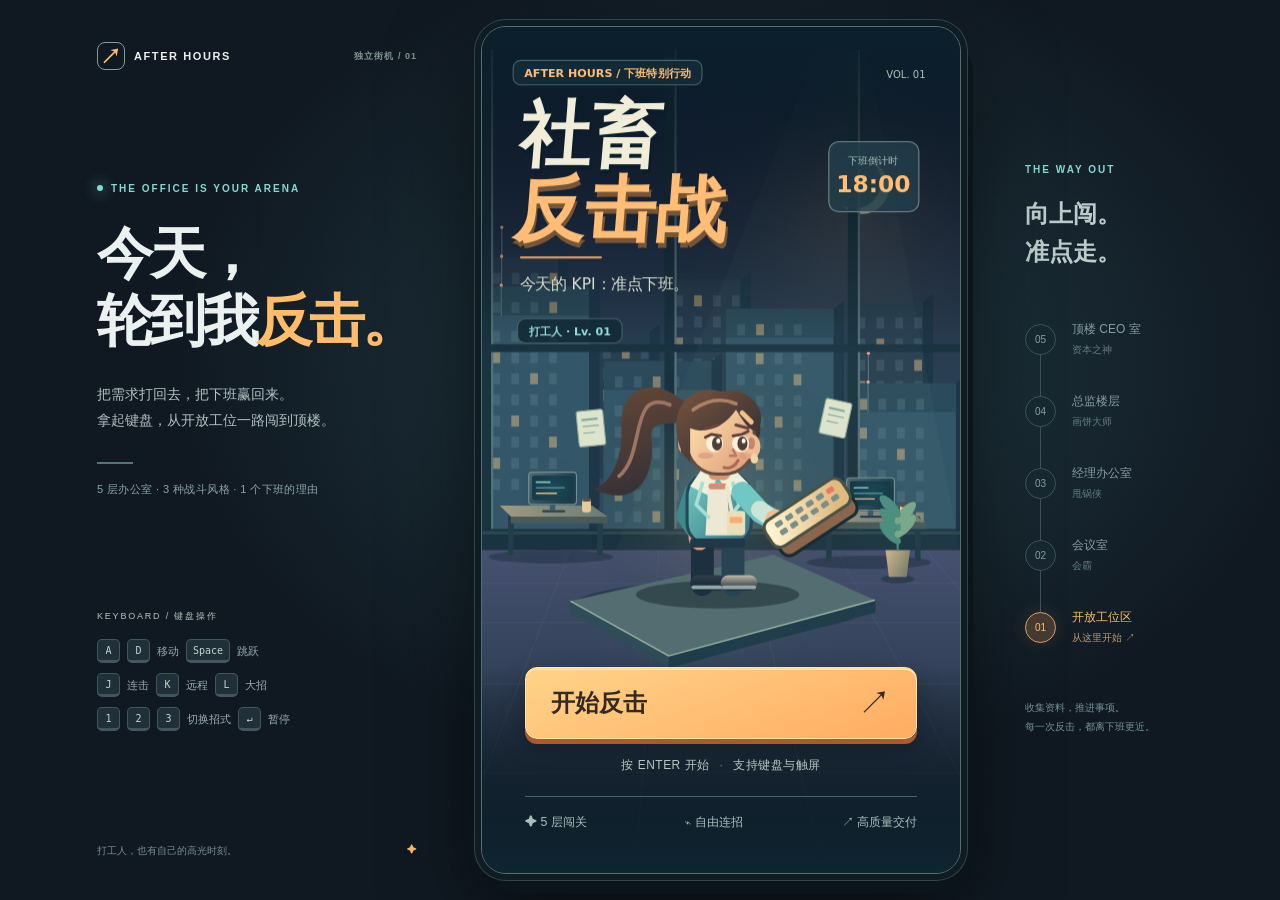
==== index.html @ 07475420 "Revamp game UI, add heroine and smooth collision-aware combat" ====
<!doctype html>
<html lang="zh-CN">
<head>
<meta charset="utf-8">
<meta name="viewport" content="width=device-width, initial-scale=1, viewport-fit=cover">
<meta name="theme-color" content="#101922">
<meta name="description" content="从工位一路打到顶楼。一场属于打工人的办公室反击战。">
<title>社畜反击战 · 今天，准点下班</title>
<link rel="stylesheet" href="style.css?v=21a6280290c3">
</head>
<body>
<main class="shell">
  <aside class="intro" aria-label="游戏介绍">
    <div class="brand"><span class="brand-icon">↗</span> AFTER HOURS <span>独立街机 / 01</span></div>
    <div class="intro-copy"><p class="eyebrow"><span></span> THE OFFICE IS YOUR ARENA</p><h1>今天，<br>轮到我<span>反击。</span></h1><p class="intro-desc">把需求打回去，把下班赢回来。<br>拿起键盘，从开放工位一路闯到顶楼。</p><div class="intro-rule"></div><p class="intro-note">5 层办公室 · 3 种战斗风格 · 1 个下班的理由</p></div>
    <div class="keyboard-guide"><span class="guide-label">KEYBOARD / 键盘操作</span><p><kbd>A</kbd><kbd>D</kbd> 移动 <kbd>Space</kbd> 跳跃</p><p><kbd>J</kbd> 连击 <kbd>K</kbd> 远程 <kbd>L</kbd> 大招</p><p><kbd>1</kbd><kbd>2</kbd><kbd>3</kbd> 切换招式 <kbd>↵</kbd> 暂停</p></div>
    <footer>打工人，也有自己的高光时刻。 <span>✦</span></footer>
  </aside>
  <section class="cabinet" data-state="title" aria-label="社畜反击战游戏机">
    <div class="screen-wrap"><canvas id="game" width="430" height="760" aria-label="社畜反击战游戏画面">使用键盘或下方触屏按钮操作游戏。</canvas></div>
    <div class="title-menu"><button class="start-adventure" type="button" data-press="enter"><span>开始反击</span><span aria-hidden="true">↗</span></button><p>按 ENTER 开始 <span>·</span> 支持键盘与触屏</p><div class="title-tags"><span>✦ 5 层闯关</span><span>⌁ 自由连招</span><span>↗ 高质量交付</span></div></div>
    <div class="touch-controls" aria-label="触屏操作区">
      <div class="control-top"><span class="control-status">自由移动 · 长按普攻连击</span><button class="touch-btn perk-btn" type="button" data-press="v" data-charge="3次" aria-label="领取特权补给">✦ 补给 <small>V</small></button></div>
      <div class="move-pad" aria-label="移动操作">
        <button class="touch-btn move jump" type="button" data-press="space" aria-label="跳跃"><b>↑</b><small>跳跃</small></button>
        <button class="touch-btn move left" type="button" data-press="left" aria-label="向左移动"><b>←</b></button>
        <button class="touch-btn move duck" type="button" data-press="s" aria-label="下蹲"><b>↓</b><small>下蹲</small></button>
        <button class="touch-btn move right" type="button" data-press="right" aria-label="向右移动"><b>→</b></button>
      </div>
      <div class="action-pad" aria-label="出招操作">
        <button class="touch-btn combo" type="button" data-press="1 j" aria-label="键盘连击"><b>普攻</b><small>J · 连击</small></button>
        <button class="touch-btn skill" type="button" data-press="2 j" aria-label="需求反弹"><b>反弹</b><small>2 + J</small></button>
        <button class="touch-btn skill" type="button" data-press="3 j" aria-label="上线单突刺"><b>突刺</b><small>3 + J</small></button>
        <button class="touch-btn skill ranged" type="button" data-press="k" aria-label="扔订书机"><b>远程</b><small>K</small></button>
        <button class="touch-btn ultimate" type="button" data-press="l" data-charge="0%" aria-label="释放大招"><b>大招</b><small>L</small><i class="charge-fill" aria-hidden="true"></i></button>
        <button class="touch-btn system" type="button" data-press="enter" aria-label="开始暂停或重开"><b>暂停</b><small>ENTER</small></button>
      </div>
    </div>
  </section>
  <aside class="floor-guide" aria-label="闯关路线"><p class="eyebrow">THE WAY OUT</p><h2>向上闯。<br>准点走。</h2><ol reversed><li><span>05</span><div>顶楼 CEO 室<small>资本之神</small></div></li><li><span>04</span><div>总监楼层<small>画饼大师</small></div></li><li><span>03</span><div>经理办公室<small>甩锅侠</small></div></li><li><span>02</span><div>会议室<small>会霸</small></div></li><li class="active"><span>01</span><div>开放工位区<small>从这里开始 ↗</small></div></li></ol><p class="route-note">收集资料，推进事项。<br>每一次反击，都离下班更近。</p></aside>
</main>
<script src="js/data.js?v=030b18d8a5bb"></script>
<script src="js/input.js?v=7d2fb072da55"></script>
<script src="js/renderer.js?v=bcf90db51e25"></script>
<script src="js/entities.js?v=97ae68d114ae"></script>
<script src="js/game.js?v=bfdbe77efe31"></script>
<script src="js/main.js?v=e9c03334b233"></script>
</body></html>
---- style.css ----
:root {
  color-scheme:dark;
  --bg:#101922;
  --panel:#1c2c39;
  --ink:#ebf1ee;
  --muted:#9caeaf;
  --orange:#ffbc69;
  --cyan:#82dbd2;
  --edge:#324752;
  font-family:-apple-system,BlinkMacSystemFont,"PingFang SC","Microsoft YaHei",sans-serif
}

* {
  box-sizing:border-box
}

body {
  margin:0;
  background:radial-gradient(ellipse at 58% 40%,#223b43 0,transparent 54%),var(--bg);
  color:var(--ink);
  overflow:hidden
}

body:before {
  content:"";
  position:fixed;
  inset:0;
  pointer-events:none;
  opacity:.16;
  background-image:linear-gradient(#66858c22 1px,transparent 1px),linear-gradient(90deg,#66858c22 1px,transparent 1px);
  background-size:64px 64px;
  mask-image:linear-gradient(transparent,#000)
}

button {
  font:inherit
}

button:focus-visible {
  outline:3px solid #fff;
  outline-offset:4px
}

button {
  cursor:pointer;
  -webkit-tap-highlight-color:transparent;
  touch-action:none
}

button:disabled {
  cursor:default
}

.shell {
  height:100dvh;
  display:flex;
  align-items:center;
  justify-content:center;
  gap:clamp(28px,5vw,90px);
  padding:20px 40px
}

.intro {
  width:320px;
  align-self:stretch;
  display:flex;
  flex-direction:column;
  justify-content:space-between;
  padding:22px 0;
  flex-shrink:0
}

.brand {
  display:flex;
  align-items:center;
  gap:9px;
  font-size:11px;
  font-weight:750;
  letter-spacing:1.6px;
  white-space:nowrap
}

.brand-icon {
  display:grid;
  place-items:center;
  width:28px;
  height:28px;
  border:1px solid #839c99;
  border-radius:8px;
  font-size:21px;
  color:var(--orange)
}

.brand>span:last-child {
  font-size:9px;
  letter-spacing:1px;
  color:#829594;
  margin-left:auto
}

.eyebrow {
  font-size:10px;
  letter-spacing:2px;
  font-weight:600;
  color:var(--cyan);
  display:flex;
  align-items:center;
  gap:8px
}

.eyebrow>span {
  height:6px;
  width:6px;
  background:var(--cyan);
  border-radius:50%;
  box-shadow:0 0 14px #82dbd2
}

.intro h1 {
  font-size:clamp(40px,4.4vw,66px);
  letter-spacing:-3px;
  line-height:1.2;
  margin:26px 0;
  font-weight:900
}

.intro h1 span {
  color:var(--orange)
}

.intro-desc {
  font-size:14px;
  line-height:1.9;
  color:#b1c1c1
}

.intro-rule {
  width:36px;
  height:2px;
  background:#547477;
  margin:28px 0 18px
}

.intro-note {
  font-size:11px;
  color:#8da4a7;
  letter-spacing:.4px
}

.keyboard-guide {
  font-size:11px;
  color:#99acad
}

.guide-label {
  font-size:9px;
  letter-spacing:1.8px;
  display:block;
  margin-bottom:16px;
  color:#b2c3c1
}

.keyboard-guide p {
  display:flex;
  align-items:center;
  gap:7px;
  margin:10px 0
}

kbd {
  display:inline-grid;
  min-width:23px;
  height:24px;
  padding:0 6px;
  place-items:center;
  background:#1f3039;
  border:1px solid #42565e;
  border-bottom-width:3px;
  border-radius:5px;
  font:10px ui-monospace,monospace;
  color:#c6d4d1
}

.intro footer {
  font-size:10px;
  color:#788e94;
  display:flex;
  justify-content:space-between
}

.intro footer span {
  color:var(--orange)
}

.cabinet {
  position:relative;
  flex:none;
  width:min(480px,calc((100dvh - 40px)*430/760));
  aspect-ratio:430/760;
  border:1px solid #52706d;
  border-radius:25px;
  overflow:hidden;
  background:#152b38;
  box-shadow:0 0 0 6px #101c24,0 0 0 7px #30454a,12px 20px 0 #0b141b,0 35px 90px #0009;
  container-type:inline-size
}

.screen-wrap {
  position:absolute;
  inset:0
}

canvas {
  display:block;
  width:100%;
  height:100%;
  image-rendering:auto
}

.title-menu {
  position:absolute;
  left:9%;
  right:9%;
  bottom:5%;
  text-align:center
}

.start-adventure {
  width:100%;
  height:15cqw;
  border-radius:12px;
  border:1px solid #ffe1a0;
  box-shadow:inset 0 2px 0 #ffe4a1,0 5px 0 #a85b31,0 10px 25px #0004;
  background:linear-gradient(160deg,#ffd489,#ffac62);
  color:#352921;
  display:flex;
  align-items:center;
  justify-content:space-between;
  padding:0 25px;
  font-size:5cqw;
  font-weight:850;
  transition:transform .15s,box-shadow .15s
}

.start-adventure:hover {
  filter:brightness(1.06)
}

.start-adventure:active,.start-adventure.is-pressed {
  transform:translateY(4px);
  box-shadow:inset 0 2px 0 #ffe4a1,0 1px 0 #a85b31
}

.start-adventure>span:last-child {
  font-size:7cqw;
  font-weight:400
}

.title-menu p {
  font-size:2.5cqw;
  letter-spacing:.5px;
  color:#bbc7be;
  margin:18px 0 22px
}

.title-menu p span {
  padding:0 6px;
  color:#637c80
}

.title-tags {
  display:flex;
  justify-content:space-between;
  border-top:1px solid #47626b;
  padding-top:17px;
  color:#a7c0bd;
  font-size:2.6cqw
}

.touch-controls {
  position:absolute;
  left:0;
  right:0;
  bottom:0;
  display:grid;
  grid-template-columns:.9fr 1.35fr;
  gap:10px;
  padding:3.5cqw 4cqw 5cqw;
  background:linear-gradient(180deg,#172a35ed,#101e29);
  border-top:1px solid #49616a;
  box-shadow:0 -10px 35px #07141e44;
  user-select:none;
  -webkit-user-select:none;
  touch-action:none
}

.control-top {
  grid-column:1/-1;
  display:flex;
  align-items:center;
  justify-content:space-between;
  margin-bottom:1cqw;
  gap:4px
}

.control-status {
  font-size:2.25cqw;
  color:#93abaa;
  letter-spacing:.2px
}

.move-pad,.action-pad {
  display:grid;
  grid-template-columns:repeat(3,minmax(0,1fr));
  grid-template-rows:repeat(2,12.2cqw);
  gap:2cqw
}

.touch-btn {
  position:relative;
  display:flex;
  flex-direction:column;
  align-items:center;
  justify-content:center;
  gap:4px;
  min-width:0;
  padding:0;
  border:1px solid #5d747c;
  border-radius:9px;
  color:#e3efeb;
  background:linear-gradient(155deg,#405764,#2b404d);
  box-shadow:inset 0 1px 0 #ffffff25,0 4px 0 #091723,0 5px 0 #47606b;
  font-size:3.1cqw;
  transition:transform .09s,box-shadow .09s,filter .15s
}

.touch-btn b {
  font-weight:700
}

.touch-btn small {
  font-size:1.9cqw;
  font-weight:500;
  opacity:.7
}

.touch-btn.move b {
  font-size:4cqw
}

.touch-btn:hover {
  filter:brightness(1.12)
}

.touch-btn:active,.touch-btn.is-pressed {
  transform:translateY(3px);
  box-shadow:inset 0 1px 6px #0003,0 1px 0 #091723,0 2px 0 #47606b
}

.touch-btn.combo {
  background:linear-gradient(145deg,#ffce87,#f5a963);
  border-color:#ffdc9c;
  color:#382c22;
  box-shadow:inset 0 1px 0 #ffedbc,0 4px 0 #9b582e,0 5px 0 #ebaf75
}

.touch-btn.skill {
  background:linear-gradient(145deg,#395961,#2a434f);
  color:#b0eee3
}

.touch-btn.ultimate {
  overflow:hidden;
  background:linear-gradient(145deg,#77594f,#453b3f);
  border-color:#c79575;
  color:#ffd89c
}

.charge-fill {
  position:absolute;
  bottom:0;
  left:0;
  height:3px;
  background:#ffcc83;
  width:calc(var(--ult-ratio,0)*100%);
  transition:width .15s
}

.ultimate:after {
  content:attr(data-charge);
  position:absolute;
  top:3px;
  right:4px;
  font-size:1.65cqw;
  color:#ffe9c7
}

.ultimate.is-ready {
  animation:ready 1.3s ease-in-out infinite;
  background:linear-gradient(135deg,#eb9d59,#b45b3e);
  color:#fff
}

.system {
  background:linear-gradient(145deg,#344650,#24353f);
  color:#aabfc3
}

.touch-btn.perk-btn {
  flex-direction:row;
  border-radius:7px;
  padding:1.5cqw 2cqw;
  font-size:2.5cqw;
  color:#f6d3a0;
  background:#34454b;
  box-shadow:0 2px 0 #0c1b23
}

.perk-btn:after {
  content:attr(data-charge);
  font-size:2cqw;
  background:#20343d;
  padding:2px 4px;
  border-radius:3px
}

.perk-btn.no-ads {
  opacity:.55
}

.jump {
  grid-area:1/2
}

.left {
  grid-area:2/1
}

.duck {
  grid-area:2/2
}

.right {
  grid-area:2/3
}

.cabinet[data-state="title"] .touch-controls {
  display:none
}

.cabinet:not([data-state="title"]) .title-menu {
  display:none
}

.floor-guide {
  width:158px;
  flex:none;
  color:#bdccca
}

.floor-guide h2 {
  font-size:24px;
  line-height:1.6;
  margin:20px 0 32px;
  font-weight:600
}

.floor-guide ol {
  list-style:none;
  padding:0;
  margin:0
}

.floor-guide li {
  display:flex;
  align-items:center;
  gap:16px;
  padding:18px 0;
  position:relative;
  font-size:12px;
  color:#869da1
}

.floor-guide li:before {
  content:"";
  position:absolute;
  left:15px;
  top:0;
  bottom:0;
  width:1px;
  background:#3b525a
}

.floor-guide li:first-child:before {
  top:50%
}

.floor-guide li:last-child:before {
  bottom:50%
}

.floor-guide li>span {
  position:relative;
  z-index:1;
  width:31px;
  height:31px;
  display:grid;
  place-items:center;
  background:#172730;
  border:1px solid #3b525a;
  border-radius:50%;
  font-size:10px
}

.floor-guide small {
  display:block;
  margin-top:5px;
  font-size:10px;
  color:#607c83
}

.floor-guide li.active {
  color:var(--orange)
}

.floor-guide li.active>span {
  border-color:#d69b61;
  box-shadow:0 0 18px #ffb76020;
  background:#433b32
}

.floor-guide li.active small {
  color:#c3996e
}

.route-note {
  font-size:10px;
  line-height:1.9;
  color:#779297;
  margin-top:35px
}

@keyframes ready {
  50% {
    box-shadow:0 4px 0 #773e29,0 0 18px #ffc37877
  }
}

@media(max-width:1200px) {
  .floor-guide {
    display:none
  }
  .shell {
    gap:60px
  }
  .intro {
    width:300px
  }
}

@media(max-width:860px) {
  .intro {
    display:none
  }
  .shell {
    padding:12px
  }
  .cabinet {
    width:min(480px,calc((100dvh - 24px)*430/760));
    border-radius:18px
  }
}

@media(max-width:540px) {
  .shell {
    padding:0
  }
  .cabinet {
    width:min(100vw,calc(100dvh*430/760));
    border-radius:0;
    border:0;
    box-shadow:none
  }
  .touch-controls {
    padding-bottom:max(5cqw,env(safe-area-inset-bottom))
  }
}

@media(prefers-reduced-motion:reduce) {
  .ultimate.is-ready {
    animation:none
  }
  button {
    transition:none
  }
}

/* Give movement and combat controls comfortable targets on compact phones. */ @media (min-width:361px) and (max-width:540px) {
  .touch-controls {
    grid-template-columns:1fr 1.2fr
  }
}

@media (max-width:360px) {
  .touch-controls {
    grid-template-columns:1fr 1fr;
    gap:6px;
    padding:8px 10px max(16px,env(safe-area-inset-bottom))
  }
  .move-pad,.action-pad {
    grid-template-rows:repeat(2,44px);
    gap:6px
  }
  .touch-btn {
    font-size:12px
  }
  .touch-btn small {
    font-size:8px
  }
  .control-status {
    font-size:8px
  }
  .touch-btn.perk-btn {
    min-height:28px;
    font-size:10px
  }
}
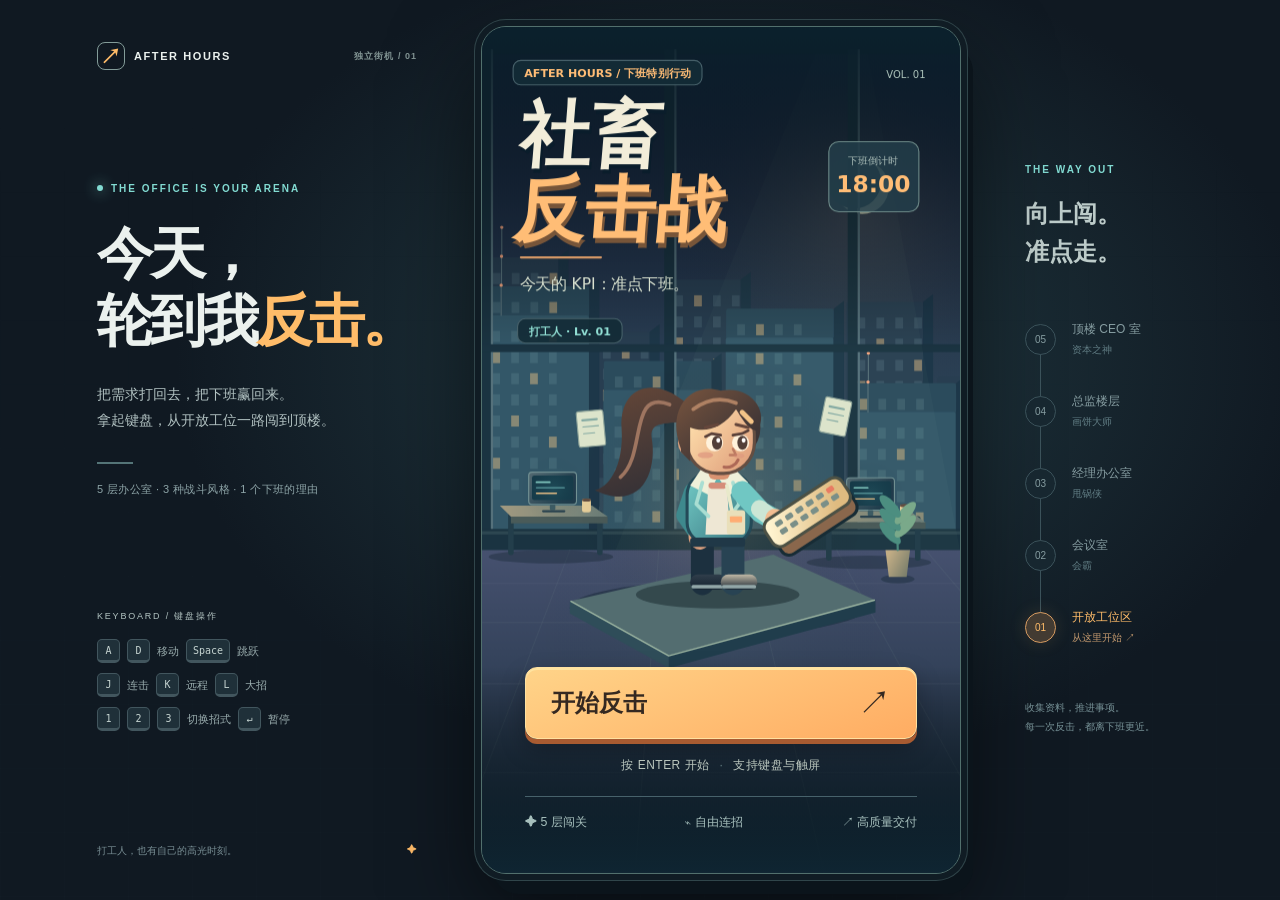
==== commit 3c67b469: "Fix heroine cheek silhouette and misplaced ear detail" ====
--- a/index.html
+++ b/index.html
@@ -41,7 +41,7 @@
 </main>
 <script src="js/data.js?v=030b18d8a5bb"></script>
 <script src="js/input.js?v=7d2fb072da55"></script>
-<script src="js/renderer.js?v=bcf90db51e25"></script>
+<script src="js/renderer.js?v=ca72047b3a39"></script>
 <script src="js/entities.js?v=97ae68d114ae"></script>
 <script src="js/game.js?v=bfdbe77efe31"></script>
 <script src="js/main.js?v=e9c03334b233"></script>
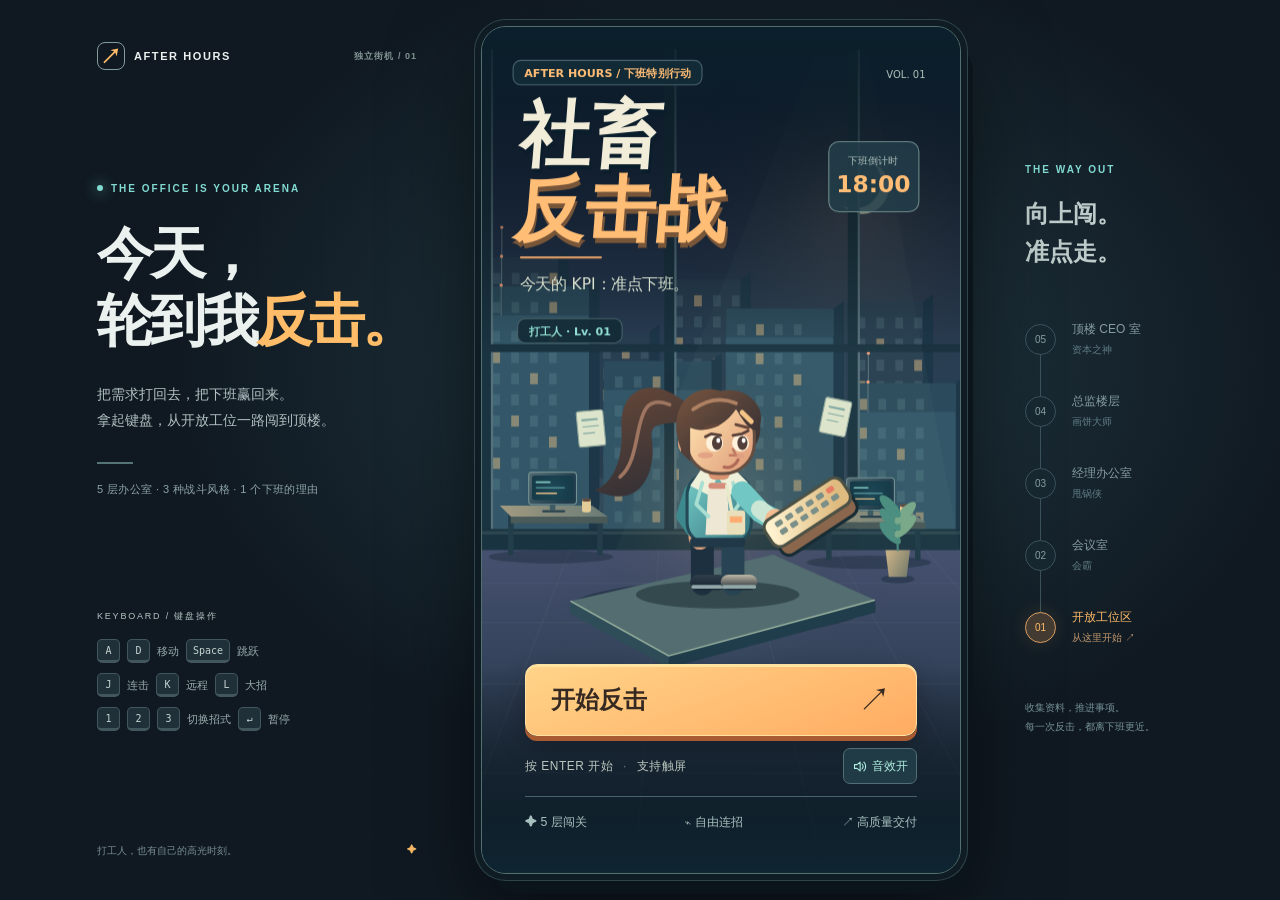
==== commit 9fa57af7: "Add celebratory start and responsive combat sound effects" ====
--- a/index.html
+++ b/index.html
@@ -6,7 +6,7 @@
 <meta name="theme-color" content="#101922">
 <meta name="description" content="从工位一路打到顶楼。一场属于打工人的办公室反击战。">
 <title>社畜反击战 · 今天，准点下班</title>
-<link rel="stylesheet" href="style.css?v=21a6280290c3">
+<link rel="stylesheet" href="style.css?v=fbb8e217dfd0">
 </head>
 <body>
 <main class="shell">
@@ -18,9 +18,9 @@
   </aside>
   <section class="cabinet" data-state="title" aria-label="社畜反击战游戏机">
     <div class="screen-wrap"><canvas id="game" width="430" height="760" aria-label="社畜反击战游戏画面">使用键盘或下方触屏按钮操作游戏。</canvas></div>
-    <div class="title-menu"><button class="start-adventure" type="button" data-press="enter"><span>开始反击</span><span aria-hidden="true">↗</span></button><p>按 ENTER 开始 <span>·</span> 支持键盘与触屏</p><div class="title-tags"><span>✦ 5 层闯关</span><span>⌁ 自由连招</span><span>↗ 高质量交付</span></div></div>
+    <div class="title-menu"><button class="start-adventure" type="button" data-press="enter"><span>开始反击</span><span aria-hidden="true">↗</span></button><div class="title-options"><p>按 ENTER 开始 <span>·</span> 支持触屏</p><button class="sound-toggle" type="button" data-sound-toggle aria-label="游戏音效" aria-pressed="true" title="关闭游戏音效"><svg viewBox="0 0 24 24" aria-hidden="true"><path d="M4 9h4l5-4v14l-5-4H4z"/><path class="sound-waves" d="M16 8a6 6 0 0 1 0 8m3-11a10 10 0 0 1 0 14"/><path class="sound-off" d="m17 9 5 6m0-6-5 6"/></svg><span>音效开</span></button></div><div class="title-tags"><span>✦ 5 层闯关</span><span>⌁ 自由连招</span><span>↗ 高质量交付</span></div></div>
     <div class="touch-controls" aria-label="触屏操作区">
-      <div class="control-top"><span class="control-status">自由移动 · 长按普攻连击</span><button class="touch-btn perk-btn" type="button" data-press="v" data-charge="3次" aria-label="领取特权补给">✦ 补给 <small>V</small></button></div>
+      <div class="control-top"><span class="control-status">长按普攻连击</span><div class="control-options"><button class="sound-toggle" type="button" data-sound-toggle aria-label="游戏音效" aria-pressed="true" title="关闭游戏音效"><svg viewBox="0 0 24 24" aria-hidden="true"><path d="M4 9h4l5-4v14l-5-4H4z"/><path class="sound-waves" d="M16 8a6 6 0 0 1 0 8m3-11a10 10 0 0 1 0 14"/><path class="sound-off" d="m17 9 5 6m0-6-5 6"/></svg><span>音效开</span></button><button class="touch-btn perk-btn" type="button" data-press="v" data-charge="3次" aria-label="领取特权补给">✦ 补给 <small>V</small></button></div></div>
       <div class="move-pad" aria-label="移动操作">
         <button class="touch-btn move jump" type="button" data-press="space" aria-label="跳跃"><b>↑</b><small>跳跃</small></button>
         <button class="touch-btn move left" type="button" data-press="left" aria-label="向左移动"><b>←</b></button>
@@ -40,9 +40,10 @@
   <aside class="floor-guide" aria-label="闯关路线"><p class="eyebrow">THE WAY OUT</p><h2>向上闯。<br>准点走。</h2><ol reversed><li><span>05</span><div>顶楼 CEO 室<small>资本之神</small></div></li><li><span>04</span><div>总监楼层<small>画饼大师</small></div></li><li><span>03</span><div>经理办公室<small>甩锅侠</small></div></li><li><span>02</span><div>会议室<small>会霸</small></div></li><li class="active"><span>01</span><div>开放工位区<small>从这里开始 ↗</small></div></li></ol><p class="route-note">收集资料，推进事项。<br>每一次反击，都离下班更近。</p></aside>
 </main>
 <script src="js/data.js?v=030b18d8a5bb"></script>
-<script src="js/input.js?v=7d2fb072da55"></script>
+<script src="js/audio.js?v=f39a4dc7ba56"></script>
+<script src="js/input.js?v=59866eecc00e"></script>
 <script src="js/renderer.js?v=ca72047b3a39"></script>
-<script src="js/entities.js?v=97ae68d114ae"></script>
-<script src="js/game.js?v=bfdbe77efe31"></script>
+<script src="js/entities.js?v=9c38562ca109"></script>
+<script src="js/game.js?v=5eeed8b475ab"></script>
 <script src="js/main.js?v=e9c03334b233"></script>
 </body></html>
--- a/style.css
+++ b/style.css
@@ -266,6 +266,70 @@
 .title-menu p span {
   padding:0 6px;
   color:#637c80
+}
+
+.title-options,.control-options {
+  display:flex;
+  align-items:center;
+  justify-content:space-between;
+  gap:8px
+}
+
+.title-options {
+  margin:12px 0
+}
+
+.title-options p {
+  margin:0;
+  text-align:left
+}
+
+.sound-toggle {
+  display:inline-flex;
+  align-items:center;
+  justify-content:center;
+  gap:5px;
+  min-height:36px;
+  padding:6px 8px;
+  flex-shrink:0;
+  border:1px solid #526e74;
+  border-radius:7px;
+  background:#203b45;
+  color:#b0eee3;
+  font-size:clamp(10px,2.5cqw,12px);
+  white-space:nowrap
+}
+
+.sound-toggle svg {
+  width:15px;
+  height:15px;
+  fill:none;
+  stroke:currentColor;
+  stroke-width:1.7;
+  stroke-linecap:round;
+  stroke-linejoin:round
+}
+
+.sound-toggle .sound-off,.sound-toggle.is-muted .sound-waves {
+  display:none
+}
+
+.sound-toggle.is-muted .sound-off {
+  display:block
+}
+
+.sound-toggle.is-muted {
+  color:#a1b2b6;
+  background:#22303a
+}
+
+.sound-toggle:hover {
+  filter:brightness(1.15)
+}
+
+.control-options {
+  margin-left:auto;
+  gap:6px
 }
 
 .title-tags {
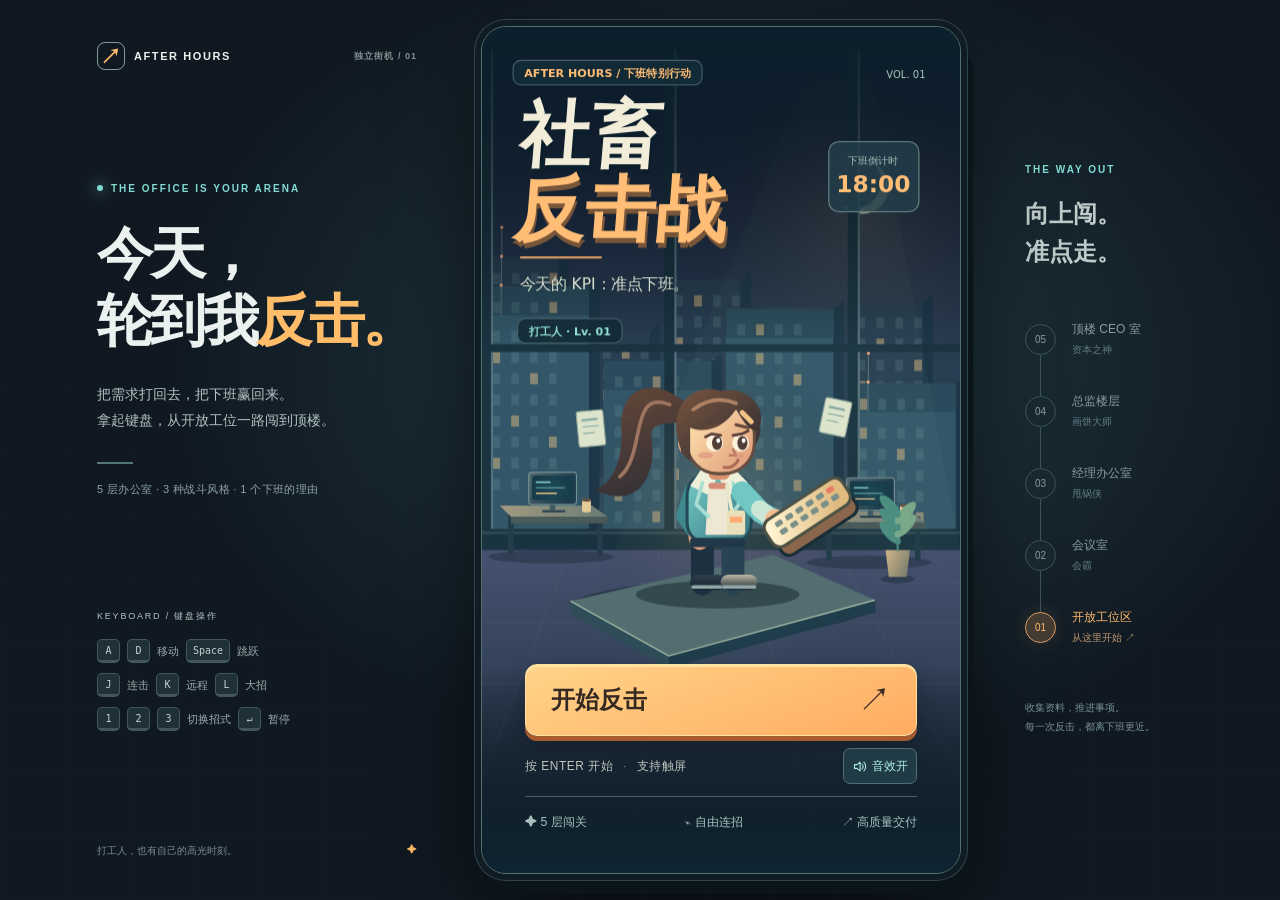
==== commit 1b955091: "Add movement and pickup sound feedback" ====
--- a/index.html
+++ b/index.html
@@ -40,10 +40,10 @@
   <aside class="floor-guide" aria-label="闯关路线"><p class="eyebrow">THE WAY OUT</p><h2>向上闯。<br>准点走。</h2><ol reversed><li><span>05</span><div>顶楼 CEO 室<small>资本之神</small></div></li><li><span>04</span><div>总监楼层<small>画饼大师</small></div></li><li><span>03</span><div>经理办公室<small>甩锅侠</small></div></li><li><span>02</span><div>会议室<small>会霸</small></div></li><li class="active"><span>01</span><div>开放工位区<small>从这里开始 ↗</small></div></li></ol><p class="route-note">收集资料，推进事项。<br>每一次反击，都离下班更近。</p></aside>
 </main>
 <script src="js/data.js?v=030b18d8a5bb"></script>
-<script src="js/audio.js?v=f39a4dc7ba56"></script>
+<script src="js/audio.js?v=023e23318e67"></script>
 <script src="js/input.js?v=59866eecc00e"></script>
 <script src="js/renderer.js?v=ca72047b3a39"></script>
-<script src="js/entities.js?v=9c38562ca109"></script>
-<script src="js/game.js?v=5eeed8b475ab"></script>
+<script src="js/entities.js?v=e6bcfa341a83"></script>
+<script src="js/game.js?v=9fcf2004cf79"></script>
 <script src="js/main.js?v=e9c03334b233"></script>
 </body></html>
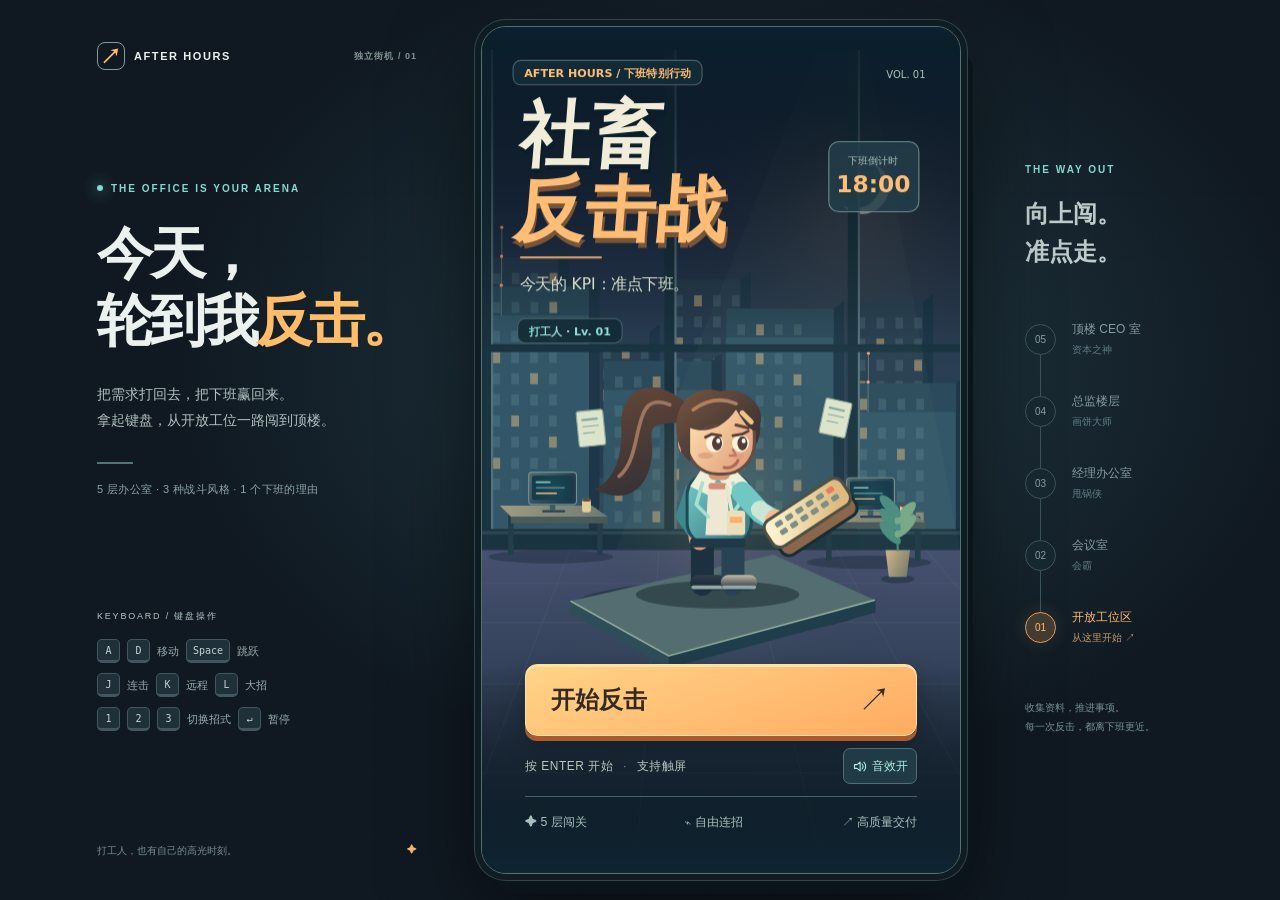
==== commit 1b830cec: "Add telegraphed enemy attacks and responsive counters" ====
--- a/index.html
+++ b/index.html
@@ -40,10 +40,10 @@
   <aside class="floor-guide" aria-label="闯关路线"><p class="eyebrow">THE WAY OUT</p><h2>向上闯。<br>准点走。</h2><ol reversed><li><span>05</span><div>顶楼 CEO 室<small>资本之神</small></div></li><li><span>04</span><div>总监楼层<small>画饼大师</small></div></li><li><span>03</span><div>经理办公室<small>甩锅侠</small></div></li><li><span>02</span><div>会议室<small>会霸</small></div></li><li class="active"><span>01</span><div>开放工位区<small>从这里开始 ↗</small></div></li></ol><p class="route-note">收集资料，推进事项。<br>每一次反击，都离下班更近。</p></aside>
 </main>
 <script src="js/data.js?v=030b18d8a5bb"></script>
-<script src="js/audio.js?v=023e23318e67"></script>
+<script src="js/audio.js?v=35a8b35c00f7"></script>
 <script src="js/input.js?v=59866eecc00e"></script>
-<script src="js/renderer.js?v=ca72047b3a39"></script>
-<script src="js/entities.js?v=e6bcfa341a83"></script>
+<script src="js/renderer.js?v=b0b48791382b"></script>
+<script src="js/entities.js?v=610b4103dd2f"></script>
 <script src="js/game.js?v=9fcf2004cf79"></script>
 <script src="js/main.js?v=e9c03334b233"></script>
 </body></html>
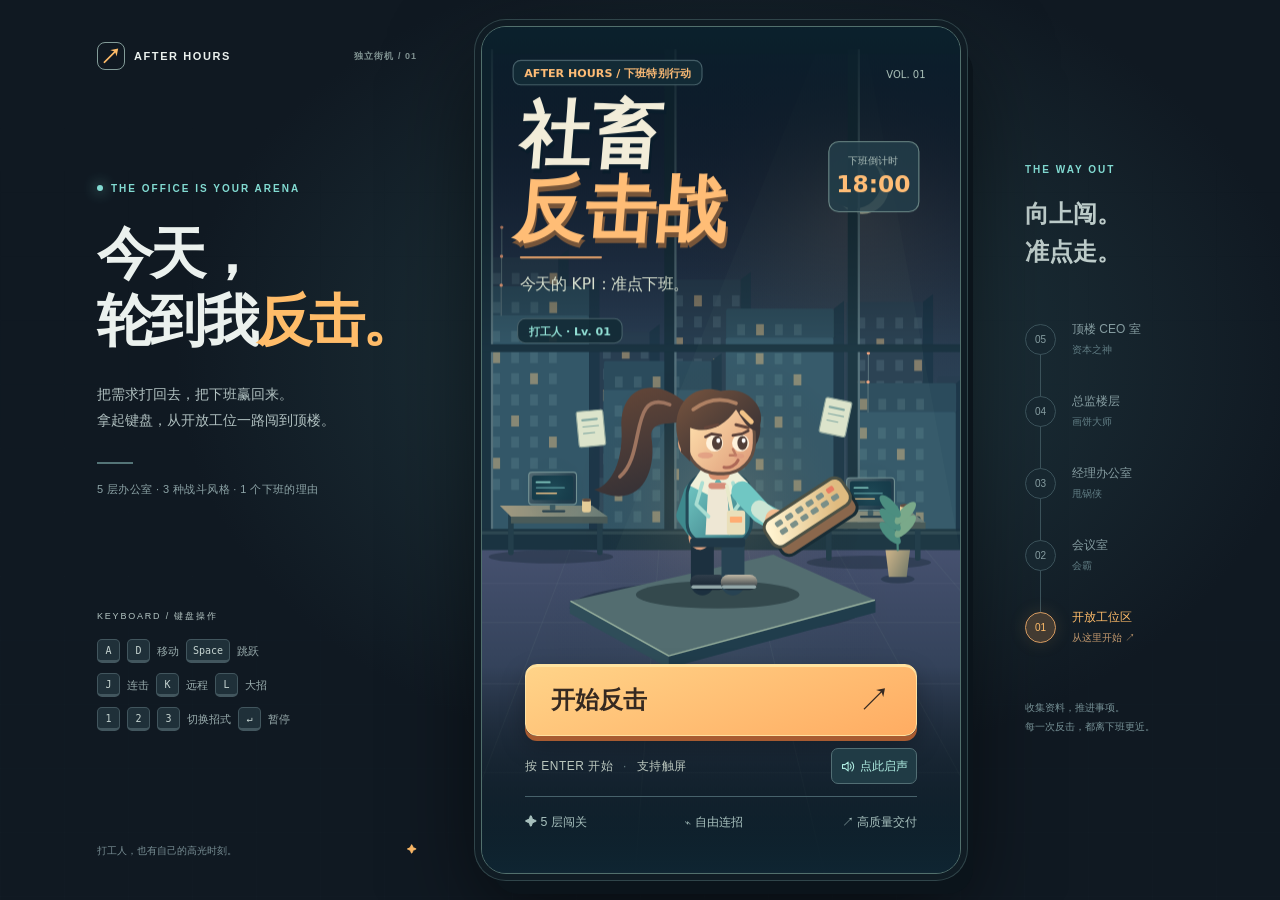
==== commit 20655663: "Fix mobile gesture audio unlock and interrupted playback recovery" ====
--- a/index.html
+++ b/index.html
@@ -40,8 +40,8 @@
   <aside class="floor-guide" aria-label="闯关路线"><p class="eyebrow">THE WAY OUT</p><h2>向上闯。<br>准点走。</h2><ol reversed><li><span>05</span><div>顶楼 CEO 室<small>资本之神</small></div></li><li><span>04</span><div>总监楼层<small>画饼大师</small></div></li><li><span>03</span><div>经理办公室<small>甩锅侠</small></div></li><li><span>02</span><div>会议室<small>会霸</small></div></li><li class="active"><span>01</span><div>开放工位区<small>从这里开始 ↗</small></div></li></ol><p class="route-note">收集资料，推进事项。<br>每一次反击，都离下班更近。</p></aside>
 </main>
 <script src="js/data.js?v=030b18d8a5bb"></script>
-<script src="js/audio.js?v=35a8b35c00f7"></script>
-<script src="js/input.js?v=59866eecc00e"></script>
+<script src="js/audio.js?v=bb6eb7bf6645"></script>
+<script src="js/input.js?v=26a86c0724d6"></script>
 <script src="js/renderer.js?v=b0b48791382b"></script>
 <script src="js/entities.js?v=610b4103dd2f"></script>
 <script src="js/game.js?v=9fcf2004cf79"></script>
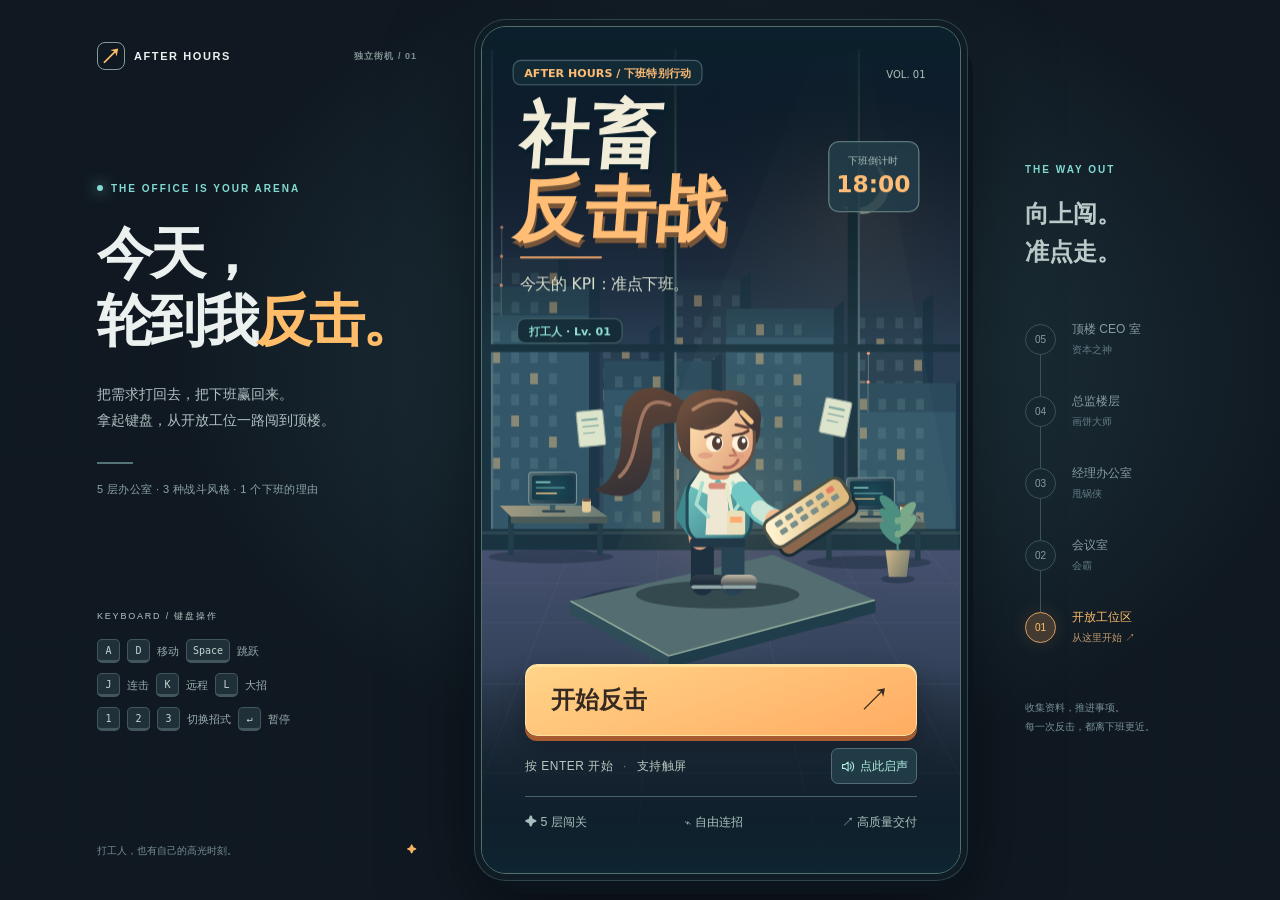
==== commit 62f0f1a8: "Add seamless movement audio loop with responsive fades" ====
--- a/index.html
+++ b/index.html
@@ -40,10 +40,10 @@
   <aside class="floor-guide" aria-label="闯关路线"><p class="eyebrow">THE WAY OUT</p><h2>向上闯。<br>准点走。</h2><ol reversed><li><span>05</span><div>顶楼 CEO 室<small>资本之神</small></div></li><li><span>04</span><div>总监楼层<small>画饼大师</small></div></li><li><span>03</span><div>经理办公室<small>甩锅侠</small></div></li><li><span>02</span><div>会议室<small>会霸</small></div></li><li class="active"><span>01</span><div>开放工位区<small>从这里开始 ↗</small></div></li></ol><p class="route-note">收集资料，推进事项。<br>每一次反击，都离下班更近。</p></aside>
 </main>
 <script src="js/data.js?v=030b18d8a5bb"></script>
-<script src="js/audio.js?v=bb6eb7bf6645"></script>
+<script src="js/audio.js?v=01740ceffa8e"></script>
 <script src="js/input.js?v=26a86c0724d6"></script>
 <script src="js/renderer.js?v=b0b48791382b"></script>
-<script src="js/entities.js?v=610b4103dd2f"></script>
-<script src="js/game.js?v=9fcf2004cf79"></script>
+<script src="js/entities.js?v=b8bf7a59d24a"></script>
+<script src="js/game.js?v=52997d10ff78"></script>
 <script src="js/main.js?v=e9c03334b233"></script>
 </body></html>
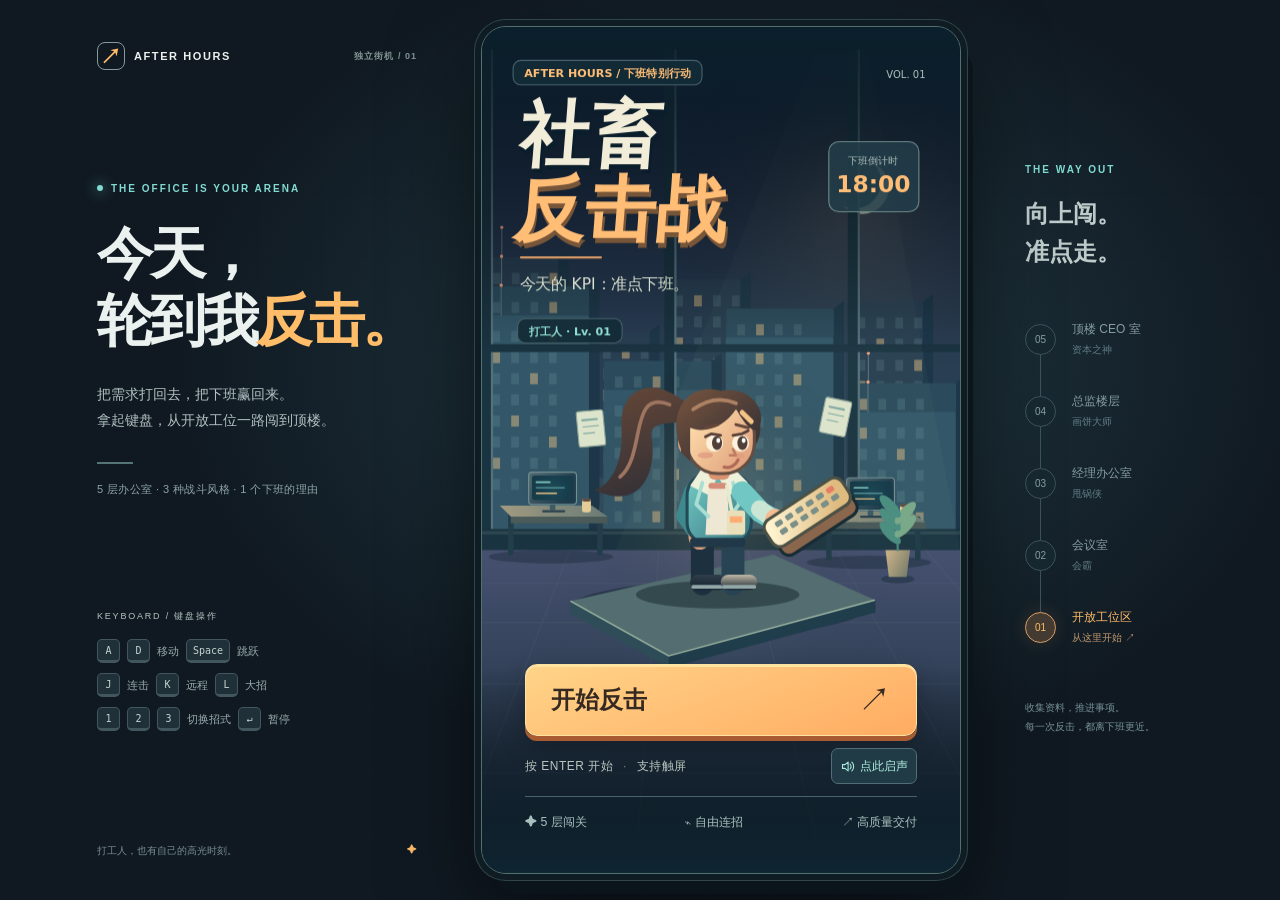
==== commit 1e2558c6: "Add three-phase final boss with alternating safe zones and punish windows" ====
--- a/index.html
+++ b/index.html
@@ -39,11 +39,11 @@
   </section>
   <aside class="floor-guide" aria-label="闯关路线"><p class="eyebrow">THE WAY OUT</p><h2>向上闯。<br>准点走。</h2><ol reversed><li><span>05</span><div>顶楼 CEO 室<small>资本之神</small></div></li><li><span>04</span><div>总监楼层<small>画饼大师</small></div></li><li><span>03</span><div>经理办公室<small>甩锅侠</small></div></li><li><span>02</span><div>会议室<small>会霸</small></div></li><li class="active"><span>01</span><div>开放工位区<small>从这里开始 ↗</small></div></li></ol><p class="route-note">收集资料，推进事项。<br>每一次反击，都离下班更近。</p></aside>
 </main>
-<script src="js/data.js?v=030b18d8a5bb"></script>
+<script src="js/data.js?v=a65dad1eed57"></script>
 <script src="js/audio.js?v=01740ceffa8e"></script>
 <script src="js/input.js?v=26a86c0724d6"></script>
-<script src="js/renderer.js?v=b0b48791382b"></script>
-<script src="js/entities.js?v=b8bf7a59d24a"></script>
-<script src="js/game.js?v=52997d10ff78"></script>
+<script src="js/renderer.js?v=ea1795545462"></script>
+<script src="js/entities.js?v=2109d5f591bb"></script>
+<script src="js/game.js?v=e1af3e514959"></script>
 <script src="js/main.js?v=e9c03334b233"></script>
 </body></html>
